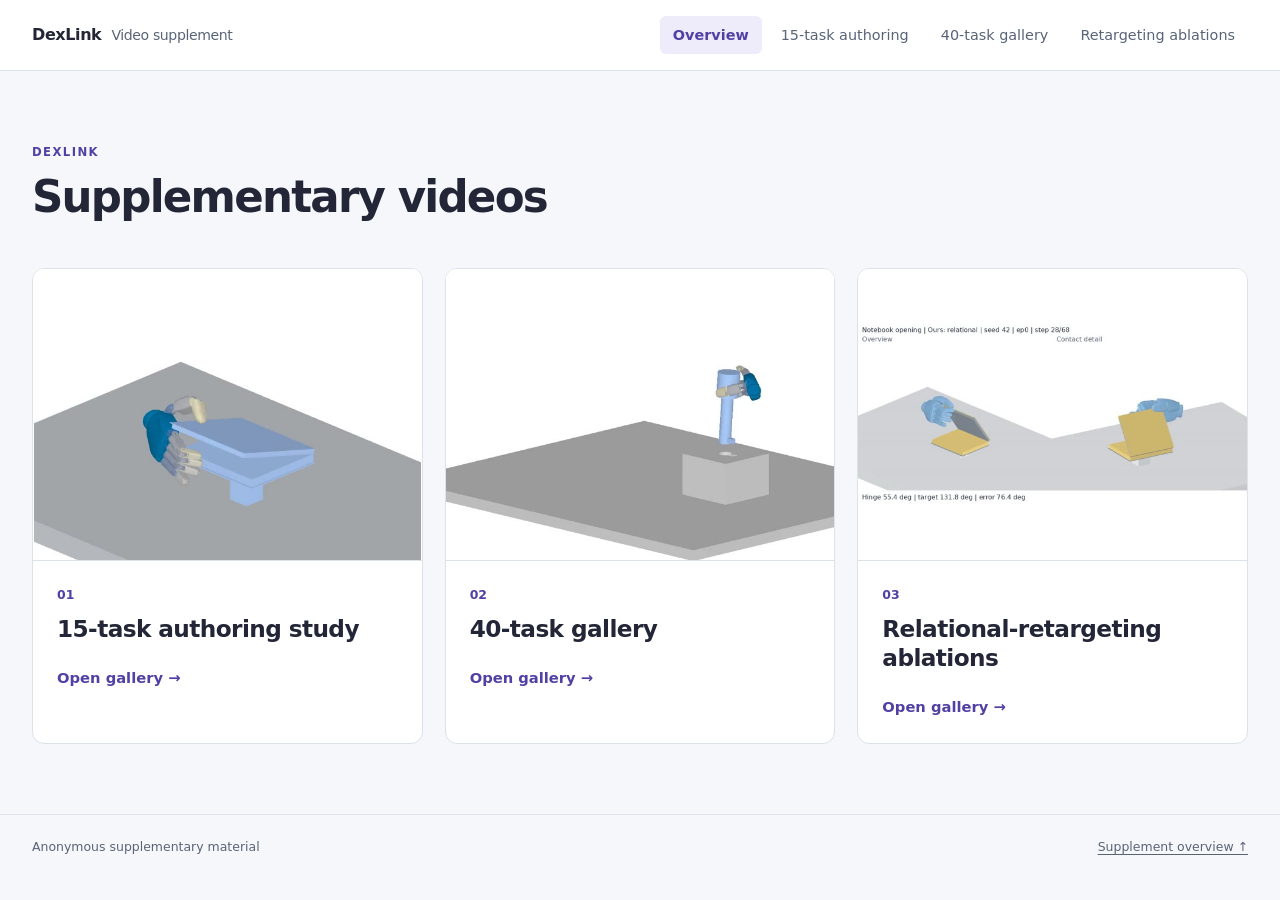
==== miscellaneous/index.html @ aa790960 "Add Miscellaneous video supplement" ====
<!doctype html>
<html lang="en"><head><meta charset="utf-8"><meta name="viewport" content="width=device-width,initial-scale=1">
<meta name="referrer" content="no-referrer"><title>Overview · DexLink video supplement</title>
<link rel="stylesheet" href="assets/style.css"><script src="assets/app.js" defer></script></head>
<body><a class="skip" href="#main">Skip to content</a><header class="topbar"><nav class="nav" aria-label="Supplement pages">
<a href="index.html" class="brand">DexLink<span>Video supplement</span></a><div class="navlinks"><a href="index.html" aria-current="page">Overview</a><a href="authoring.html">15-task authoring</a><a href="tasks.html">40-task gallery</a><a href="retargeting.html">Retargeting ablations</a></div></nav></header>
<main id="main"><div class="hero"><p class="eyebrow">DexLink</p><h1>Supplementary videos</h1></div><div class="sections"><a class="section-link" href="authoring.html"><img src="media/authoring-g01-reference.jpg" alt="15-task authoring study preview"><div class="section-copy"><div class="section-number">01</div><h2>15-task authoring study</h2><span class="open">Open gallery →</span></div></a><a class="section-link" href="tasks.html"><img src="media/tasks-c1.jpg" alt="40-task gallery preview"><div class="section-copy"><div class="section-number">02</div><h2>40-task gallery</h2><span class="open">Open gallery →</span></div></a><a class="section-link" href="retargeting.html"><img src="media/relational-notebook_085-rel_original.jpg" alt="Relational-retargeting ablations preview"><div class="section-copy"><div class="section-number">03</div><h2>Relational-retargeting ablations</h2><span class="open">Open gallery →</span></div></a></div></main><footer><div class="inner"><span>Anonymous supplementary material</span>
<a href="index.html">Supplement overview ↑</a></div></footer></body></html>
---- miscellaneous/assets/style.css ----
:root{--ink:#222636;--muted:#596477;--paper:#f6f7fa;--line:#dce1ea;--accent:#5141a5;--soft:#eeebfb;--good:#216b52;--bad:#8c4e36;font-family:system-ui,-apple-system,BlinkMacSystemFont,"Segoe UI",sans-serif;color:var(--ink);background:var(--paper);font-size:16px;line-height:1.55}
*{box-sizing:border-box}body{margin:0}a{color:var(--accent);text-underline-offset:3px}button,input{font:inherit}button,a,input{touch-action:manipulation}button{cursor:pointer}button:focus-visible,a:focus-visible,input:focus-visible,video:focus-visible{outline:3px solid #b88016;outline-offset:4px}.skip{position:absolute;top:-80px;left:12px;background:#fff;padding:12px;z-index:20}.skip:focus{top:8px}
.topbar{background:#fff;border-bottom:1px solid var(--line)}.nav{max-width:1536px;margin:auto;display:flex;align-items:center;justify-content:space-between;gap:20px;padding:16px 32px}.brand{text-decoration:none;color:var(--ink);font-weight:750;letter-spacing:-.4px}.brand span{font-weight:400;color:var(--muted);margin-left:10px;font-size:.88rem}.navlinks{display:flex;gap:6px;flex-wrap:wrap}.navlinks a{text-decoration:none;padding:8px 13px;border-radius:6px;color:var(--muted);font-size:.9rem}.navlinks a[aria-current=page]{color:var(--accent);background:var(--soft);font-weight:650}
main{max-width:1536px;margin:0 auto;padding:44px 32px 70px}.eyebrow{text-transform:uppercase;color:var(--accent);font-size:.73rem;letter-spacing:.12em;font-weight:750;margin:0 0 12px}h1{font-size:clamp(2rem,3.4vw,3.5rem);letter-spacing:-.04em;line-height:1.12;max-width:1050px;margin:0 0 20px;font-weight:720}h2{font-size:1.45rem;letter-spacing:-.025em;line-height:1.25;margin:0 0 12px}h3{font-size:1.02rem;line-height:1.4;letter-spacing:-.012em;margin:0}.lead{max-width:850px;color:var(--muted);font-size:1.07rem;margin:0 0 24px}.subnote{font-size:.88rem;color:var(--muted);max-width:1000px;margin:12px 0}.hero{padding:28px 0 26px}.hero h1{max-width:1000px}.hero .lead{max-width:750px}.numbers{display:flex;gap:28px;flex-wrap:wrap;border-top:1px solid var(--line);padding-top:22px;margin:30px 0}.numbers strong{font-size:1.9rem;letter-spacing:-.04em;margin-right:7px}.numbers span{color:var(--muted);font-size:.9rem}
.sections{display:grid;grid-template-columns:repeat(3,minmax(0,1fr));gap:22px}.section-link{border:1px solid var(--line);border-radius:12px;background:#fff;overflow:hidden;text-decoration:none;color:var(--ink);display:flex;flex-direction:column;transition:transform .15s,border-color .15s}.section-link:hover{transform:translateY(-3px);border-color:var(--accent)}.section-link img{width:100%;aspect-ratio:4/3;object-fit:contain;border-bottom:1px solid var(--line);background:#fff}.section-copy{padding:24px;display:flex;flex-direction:column;flex:1}.section-copy p{color:var(--muted);font-size:.94rem;flex:1}.open{color:var(--accent);font-weight:650;font-size:.92rem;margin-top:12px}.section-number{font-size:.78rem;color:var(--accent);font-weight:750;margin-bottom:10px}
.controls{display:flex;flex-wrap:wrap;align-items:center;gap:10px;margin:28px 0 16px}.filter-set{display:flex;gap:5px;flex-wrap:wrap}.filter-set button,.quiet,.pair-actions button,.row-play{background:#fff;border:1px solid var(--line);border-radius:6px;padding:8px 12px;font-size:.86rem;color:var(--ink)}.filter-set button[aria-pressed=true]{background:var(--accent);border-color:var(--accent);color:#fff}.search{margin-left:auto;display:flex;gap:8px;align-items:center;color:var(--muted);font-size:.85rem}.search input{width:230px;max-width:100%;border:1px solid var(--line);border-radius:6px;padding:8px 10px;background:#fff;color:var(--ink)}.count{color:var(--muted);font-size:.82rem;margin:0 0 18px}.quiet:hover,.pair-actions button:hover,.row-play:hover{background:var(--soft)}.quiet:disabled{cursor:default;opacity:.7}.empty{padding:36px;text-align:center;border:1px dashed var(--line);border-radius:10px;background:#fff}
.task-grid{display:grid;grid-template-columns:repeat(4,minmax(0,1fr));gap:20px}.task-card,.pair-card{background:#fff;border:1px solid var(--line);border-radius:10px;overflow:hidden;min-width:0}.task-info{padding:16px}.task-info p{font-size:.85rem;color:var(--muted);margin:8px 0 0}.small-label{font-size:.7rem;letter-spacing:.05em;color:var(--muted);font-weight:650;text-transform:uppercase;margin-bottom:7px}.tags{display:flex;gap:6px;flex-wrap:wrap;margin-top:12px}.tag{font-size:.7rem;background:#f0f2f7;color:var(--muted);padding:3px 7px;border-radius:4px}.good{background:#eaf4ef;color:var(--good)}.failed{background:#fcf0e8;color:var(--bad)}video{display:block;width:100%;height:auto;aspect-ratio:4/3;background:#e7e9ee;object-fit:contain}figure{margin:0;min-width:0}figcaption{padding:9px 12px;background:#f9f9fc;border-top:1px solid var(--line);font-size:.8rem;color:var(--muted);display:flex;justify-content:space-between;align-items:center;gap:8px}figcaption a{font-size:.75rem;white-space:nowrap}.caption-label{font-weight:650;color:var(--ink)}
.pairs{display:grid;gap:24px}.pair-top{padding:20px 22px;display:flex;gap:16px;justify-content:space-between;align-items:flex-start}.pair-top p{margin:7px 0 0;color:var(--muted);font-size:.88rem;max-width:850px}.score{font-size:1.05rem;font-weight:750;white-space:nowrap;text-align:right}.score small{font-size:.72rem;display:block;font-weight:400;color:var(--muted)}.pair-videos{display:grid;grid-template-columns:repeat(2,minmax(0,1fr));border-top:1px solid var(--line)}.pair-videos figure+figure{border-left:1px solid var(--line)}.pair-actions{display:flex;gap:8px;padding:12px 22px;align-items:center;flex-wrap:wrap}.pair-actions .tag{margin-left:auto}.task-note{font-size:.82rem;color:var(--muted);padding:0 22px 16px;margin:0}.evaluation-note{background:#fff;border:1px solid var(--line);border-radius:8px;padding:14px 18px;margin:24px 0;color:var(--muted);font-size:.88rem}.evaluation-note summary{cursor:pointer;font-weight:650;color:var(--ink)}.evaluation-note p{margin:10px 0 0}.evaluation-note ul{padding-left:20px;margin:10px 0}.evaluation-note li+li{margin-top:5px}
.matrix-wrap{overflow:auto;border:1px solid var(--line);border-radius:10px;background:#fff;margin-top:24px;isolation:isolate}.matrix{width:100%;min-width:1120px;border-collapse:separate;border-spacing:0;table-layout:fixed}.matrix th,.matrix td{border-right:1px solid var(--line);border-bottom:1px solid var(--line);vertical-align:top;padding:12px}.matrix tr>*:last-child{border-right:0}.matrix tr:last-child>*{border-bottom:0}.matrix thead th{background:#f0f2f8;text-align:center;font-size:.93rem;vertical-align:middle}.matrix thead th small{display:block;font-weight:400;color:var(--muted);font-size:.72rem;margin-top:4px}.matrix th:first-child{width:185px;position:sticky;left:0;background:#f9f9fc;z-index:1;text-align:left}.matrix th .method{font-size:.92rem;line-height:1.45;margin-bottom:14px}.matrix tr.ours th{color:var(--accent);background:#f1eefb}.matrix tr.ours td{background:#fcfbff}.matrix video{aspect-ratio:15/7}.matrix figcaption{border:0;background:transparent;padding:8px 0 0;font-size:.75rem;align-items:flex-start}.matrix .metric{display:block;font-size:.87rem;font-weight:700;color:var(--ink);margin-bottom:4px}.matrix .tag{font-size:.67rem}.matrix .row-play{font-size:.76rem}.matrix-help{color:var(--muted);font-size:.8rem}.legend{display:flex;gap:12px;flex-wrap:wrap;align-items:center;margin:20px 0 0;font-size:.84rem;color:var(--muted)}footer{border-top:1px solid var(--line);padding:22px 32px;color:var(--muted);font-size:.78rem}footer .inner{max-width:1472px;margin:auto;display:flex;justify-content:space-between;gap:15px;flex-wrap:wrap}footer a{color:var(--muted)}[hidden]{display:none!important}
@media(min-width:1600px){.matrix{min-width:1250px}.matrix th:first-child{width:200px}}@media(max-width:1150px){.task-grid{grid-template-columns:repeat(3,minmax(0,1fr))}.brand span{display:none}.nav{padding:14px 24px}main{padding:32px 24px 50px}.sections{gap:16px}.section-copy{padding:20px}}@media(max-width:800px){.nav{align-items:flex-start;flex-direction:column;gap:9px}.navlinks{gap:2px}.navlinks a{padding:6px 10px;font-size:.81rem}.task-grid{grid-template-columns:repeat(2,minmax(0,1fr))}.sections{grid-template-columns:1fr}.section-link{display:grid;grid-template-columns:40% 1fr}.section-link img{height:100%;aspect-ratio:auto;border-bottom:0;border-right:1px solid var(--line)}.section-copy{padding:20px}.section-copy p{margin:5px 0}.numbers{gap:20px}.search{margin-left:0}.hero{padding-top:12px}.pair-top{padding:16px}.pair-actions{padding:12px 16px}.task-note{padding:0 16px 16px}.matrix th:first-child{width:165px}.matrix{min-width:1100px}}@media(max-width:520px){main{padding:28px 16px 45px}.nav{padding:14px 16px}.brand{font-size:1rem}.navlinks a{font-size:.77rem;padding:6px 8px}.lead{font-size:.98rem}h1{font-size:2.1rem}.task-grid{grid-template-columns:1fr}.pair-videos{grid-template-columns:1fr}.pair-videos figure+figure{border-left:0;border-top:1px solid var(--line)}.pair-top{flex-direction:column;gap:10px}.score{text-align:left;font-size:.93rem}.score small{display:inline;margin-left:5px}.section-link{display:flex}.section-link img{aspect-ratio:4/3;height:auto;border:0;border-bottom:1px solid var(--line)}.section-copy{padding:20px}.search{width:100%}.search input{flex:1;width:0}.filter-set button{font-size:.77rem;padding:7px 9px}.quiet{font-size:.77rem}footer{padding:20px 16px}.numbers{gap:14px;justify-content:space-between}.numbers strong{font-size:1.5rem;display:block}.numbers span{font-size:.77rem}.matrix th,.matrix td{padding:9px}.matrix th:first-child{width:150px}.matrix{min-width:1040px}.matrix .row-play{padding:6px 8px}.matrix .method{font-size:.83rem}}
@media(prefers-reduced-motion:reduce){*{scroll-behavior:auto!important;transition:none!important}}

/* The authoring history keeps one task per row and the two main videos first. */
.review-outline{display:grid;grid-template-columns:repeat(3,minmax(0,1fr));gap:14px;list-style:none;padding:0;margin:24px 0}.review-outline li{background:#fff;border:1px solid var(--line);border-top:3px solid var(--accent);border-radius:7px;padding:14px 18px}.review-outline span{display:block;color:var(--accent);font-size:.75rem;font-weight:700;text-transform:uppercase;letter-spacing:.05em}.review-outline strong{display:block;margin-top:5px;font-size:1.07rem}.review-outline small{display:block;margin-top:4px;color:var(--muted);font-size:.8rem}
.authoring-scroll{overflow:auto;max-height:78vh;min-height:360px;border:1px solid var(--line);border-radius:9px;background:#fff;isolation:isolate;margin-top:12px;overscroll-behavior:contain}.authoring-table{width:100%;min-width:1320px;table-layout:fixed;border-collapse:separate;border-spacing:0}.authoring-table .media-column{width:21%}.authoring-table th,.authoring-table td{vertical-align:top;border-bottom:1px solid var(--line);border-right:1px solid var(--line);padding:12px}.authoring-table tr>*:last-child{border-right:0}.authoring-table tbody tr:last-child>*{border-bottom:0}.authoring-table thead th{background:#f0f2f8;position:sticky;top:0;z-index:2;text-align:left;font-size:.92rem;padding:14px}.authoring-table thead small{display:block;font-size:.73rem;color:var(--muted);font-weight:400;margin-top:3px}.authoring-table tbody th{font-weight:400;text-align:left}.authoring-table .authoring-primary{background:#fcfcff}.authoring-table h2{font-size:.96rem;line-height:1.4;letter-spacing:-.015em;margin:0}.row-media-head{min-height:116px;display:flex;flex-direction:column;align-items:flex-start;gap:6px}.row-media-head .small-label{margin:0;font-size:.66rem}.review-count{font-size:.73rem;color:var(--muted)}.row-score{font-size:1.2rem;font-weight:750}.row-score span{display:block;font-size:.73rem;font-weight:400;color:var(--muted)}.row-media-head .tag{margin-top:2px}.authoring-table figcaption{font-size:.72rem;padding:8px 0;background:transparent;border:0;align-items:flex-start}.authoring-table figcaption a{font-size:.68rem}.row-actions{display:flex;gap:6px;margin-top:12px;flex-wrap:wrap}.row-actions button{background:#fff;border:1px solid var(--line);border-radius:5px;padding:6px 9px;font-size:.74rem}.row-actions button:hover{background:var(--soft)}.row-actions [data-play-status]{color:var(--muted);font-size:.72rem}.row-note{font-size:.75rem;color:var(--muted);line-height:1.5;margin:10px 0 0}.review-status{display:inline-block;font-size:.72rem;font-weight:650;padding:4px 7px;border-radius:4px;margin-bottom:12px}.review-status.revision{color:#82530b;background:#fff3d9}.review-status.approval{color:var(--good);background:#eaf4ef}.review-cell p{font-size:.79rem;line-height:1.55;margin:0 0 14px;color:var(--ink)}.review-cell p strong{display:block;text-transform:uppercase;letter-spacing:.05em;font-size:.62rem;color:var(--muted);margin-bottom:5px}.review-cell .review-action{border-left:2px solid #d9d2ef;padding-left:10px;color:var(--muted);margin-bottom:0}.review-cell figure{margin-bottom:12px}.review-unused{background:#fafbfc!important}.review-unused p{color:#727c8c;font-size:.75rem;margin-top:5px}.review-dash{color:#a6afbd;font-size:1.2rem}
@media(max-width:800px){.review-outline{gap:8px}.review-outline li{padding:12px}.review-outline strong{font-size:.92rem}.review-outline small{font-size:.72rem}.authoring-scroll{max-height:76vh}}@media(max-width:520px){.review-outline{grid-template-columns:1fr;gap:8px}.review-outline li{display:grid;grid-template-columns:120px 1fr;gap:2px 10px;padding:10px 12px}.review-outline span{grid-row:span 2;align-self:center;font-size:.67rem}.review-outline strong{font-size:.87rem;margin:0}.review-outline small{font-size:.7rem;margin:0}.authoring-table{min-width:1240px}.row-media-head{min-height:128px}}

/* Object/category organization follows the existing library gallery. */
.object-filters{margin:0 0 30px;gap:6px}.object-filters button{font-size:.78rem;padding:6px 10px}.object-filters button[aria-pressed=true]{background:var(--accent);color:#fff;border-color:var(--accent)}.object-section{margin:30px 0 38px}.object-section>h2{font-size:1.4rem;padding-bottom:10px;border-bottom:1px solid var(--line);margin-bottom:18px}.object-grid{display:grid;grid-template-columns:repeat(2,minmax(0,1fr));gap:20px}.object-card{border:1px solid var(--line);background:#fff;border-radius:9px;padding:16px;min-width:0}.object-card-head{display:flex;align-items:flex-start;gap:10px;min-height:64px}.object-card h3{font-size:.95rem;font-weight:650}.task-code{display:inline-block;background:var(--soft);color:var(--accent);padding:3px 6px;border-radius:4px;font-size:.72rem;font-weight:700;flex-shrink:0}.object-videos{display:grid;grid-template-columns:repeat(2,minmax(0,1fr));gap:10px}.object-videos figcaption{padding:8px 0;background:transparent;border:0;font-size:.74rem}.object-videos figcaption a{font-size:.7rem}.object-source{font-size:.78rem;color:var(--muted);padding-top:12px;border-top:1px solid var(--line);margin-top:5px}.object-source>span{color:var(--ink);font-weight:650;margin-right:6px}.object-card .tags{margin-top:10px}
@media(max-width:950px){.object-grid{grid-template-columns:1fr}.object-card-head{min-height:50px}}@media(max-width:520px){.object-card{padding:12px}.object-card h3{font-size:.87rem}.object-videos{gap:6px}.object-videos figcaption{font-size:.66rem;display:block}.object-videos figcaption a{display:block;margin-top:3px;font-size:.66rem}.object-source{font-size:.73rem}.object-filters{flex-wrap:nowrap;overflow-x:auto;padding-bottom:10px;max-width:100%}.object-filters button{flex-shrink:0}.object-section>h2{font-size:1.2rem}}
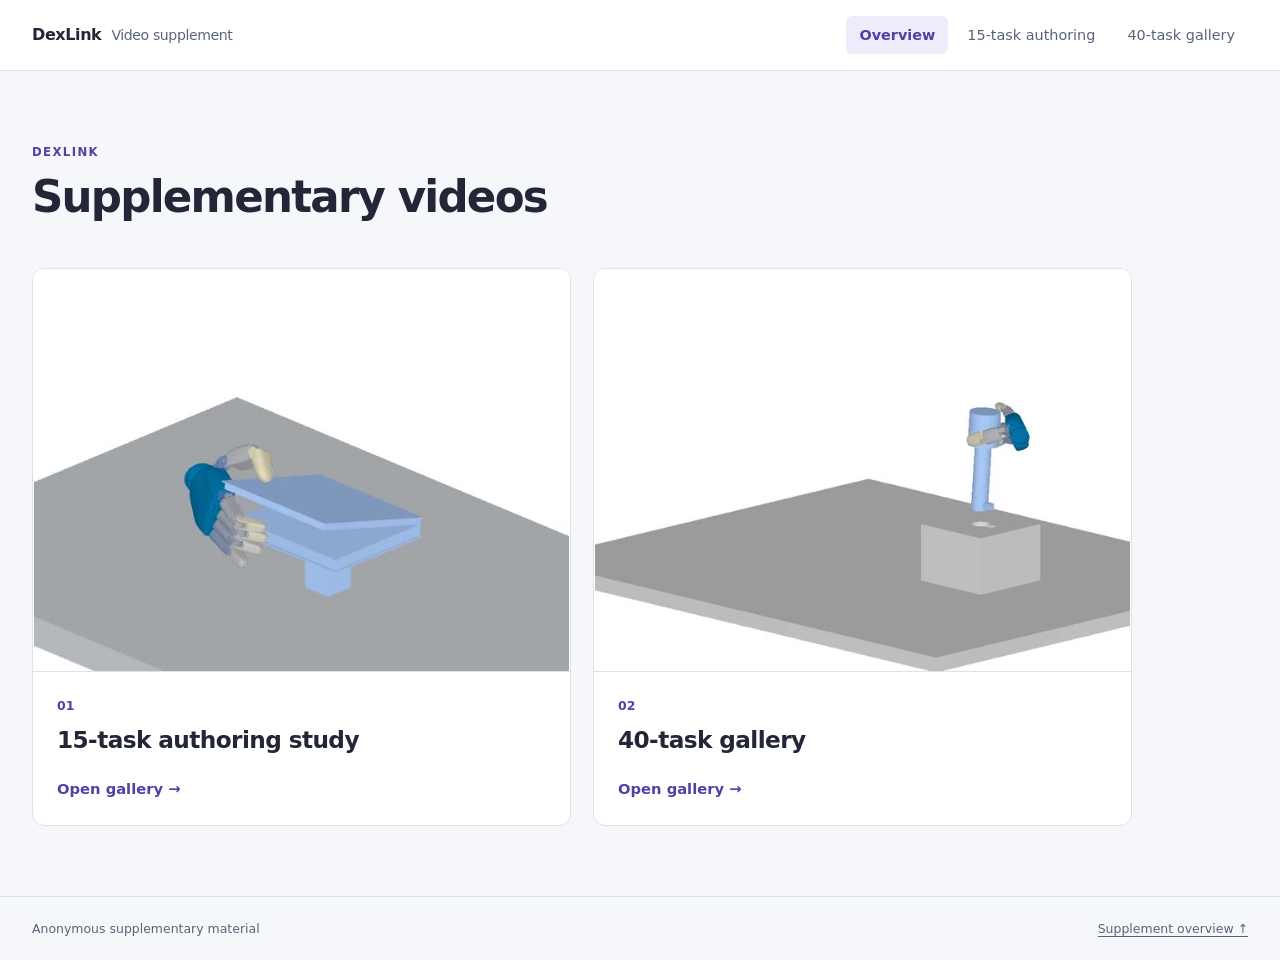
==== commit 8b6f903f: "Remove retargeting rollout gallery from supplement" ====
--- a/miscellaneous/index.html
+++ b/miscellaneous/index.html
@@ -3,6 +3,6 @@
 <meta name="referrer" content="no-referrer"><title>Overview · DexLink video supplement</title>
 <link rel="stylesheet" href="assets/style.css"><script src="assets/app.js" defer></script></head>
 <body><a class="skip" href="#main">Skip to content</a><header class="topbar"><nav class="nav" aria-label="Supplement pages">
-<a href="index.html" class="brand">DexLink<span>Video supplement</span></a><div class="navlinks"><a href="index.html" aria-current="page">Overview</a><a href="authoring.html">15-task authoring</a><a href="tasks.html">40-task gallery</a><a href="retargeting.html">Retargeting ablations</a></div></nav></header>
-<main id="main"><div class="hero"><p class="eyebrow">DexLink</p><h1>Supplementary videos</h1></div><div class="sections"><a class="section-link" href="authoring.html"><img src="media/authoring-g01-reference.jpg" alt="15-task authoring study preview"><div class="section-copy"><div class="section-number">01</div><h2>15-task authoring study</h2><span class="open">Open gallery →</span></div></a><a class="section-link" href="tasks.html"><img src="media/tasks-c1.jpg" alt="40-task gallery preview"><div class="section-copy"><div class="section-number">02</div><h2>40-task gallery</h2><span class="open">Open gallery →</span></div></a><a class="section-link" href="retargeting.html"><img src="media/relational-notebook_085-rel_original.jpg" alt="Relational-retargeting ablations preview"><div class="section-copy"><div class="section-number">03</div><h2>Relational-retargeting ablations</h2><span class="open">Open gallery →</span></div></a></div></main><footer><div class="inner"><span>Anonymous supplementary material</span>
+<a href="index.html" class="brand">DexLink<span>Video supplement</span></a><div class="navlinks"><a href="index.html" aria-current="page">Overview</a><a href="authoring.html">15-task authoring</a><a href="tasks.html">40-task gallery</a></div></nav></header>
+<main id="main"><div class="hero"><p class="eyebrow">DexLink</p><h1>Supplementary videos</h1></div><div class="sections"><a class="section-link" href="authoring.html"><img src="media/authoring-g01-reference.jpg" alt="15-task authoring study preview"><div class="section-copy"><div class="section-number">01</div><h2>15-task authoring study</h2><span class="open">Open gallery →</span></div></a><a class="section-link" href="tasks.html"><img src="media/tasks-c1.jpg" alt="40-task gallery preview"><div class="section-copy"><div class="section-number">02</div><h2>40-task gallery</h2><span class="open">Open gallery →</span></div></a></div></main><footer><div class="inner"><span>Anonymous supplementary material</span>
 <a href="index.html">Supplement overview ↑</a></div></footer></body></html>
--- a/miscellaneous/assets/style.css
+++ b/miscellaneous/assets/style.css
@@ -2,7 +2,7 @@
 *{box-sizing:border-box}body{margin:0}a{color:var(--accent);text-underline-offset:3px}button,input{font:inherit}button,a,input{touch-action:manipulation}button{cursor:pointer}button:focus-visible,a:focus-visible,input:focus-visible,video:focus-visible{outline:3px solid #b88016;outline-offset:4px}.skip{position:absolute;top:-80px;left:12px;background:#fff;padding:12px;z-index:20}.skip:focus{top:8px}
 .topbar{background:#fff;border-bottom:1px solid var(--line)}.nav{max-width:1536px;margin:auto;display:flex;align-items:center;justify-content:space-between;gap:20px;padding:16px 32px}.brand{text-decoration:none;color:var(--ink);font-weight:750;letter-spacing:-.4px}.brand span{font-weight:400;color:var(--muted);margin-left:10px;font-size:.88rem}.navlinks{display:flex;gap:6px;flex-wrap:wrap}.navlinks a{text-decoration:none;padding:8px 13px;border-radius:6px;color:var(--muted);font-size:.9rem}.navlinks a[aria-current=page]{color:var(--accent);background:var(--soft);font-weight:650}
 main{max-width:1536px;margin:0 auto;padding:44px 32px 70px}.eyebrow{text-transform:uppercase;color:var(--accent);font-size:.73rem;letter-spacing:.12em;font-weight:750;margin:0 0 12px}h1{font-size:clamp(2rem,3.4vw,3.5rem);letter-spacing:-.04em;line-height:1.12;max-width:1050px;margin:0 0 20px;font-weight:720}h2{font-size:1.45rem;letter-spacing:-.025em;line-height:1.25;margin:0 0 12px}h3{font-size:1.02rem;line-height:1.4;letter-spacing:-.012em;margin:0}.lead{max-width:850px;color:var(--muted);font-size:1.07rem;margin:0 0 24px}.subnote{font-size:.88rem;color:var(--muted);max-width:1000px;margin:12px 0}.hero{padding:28px 0 26px}.hero h1{max-width:1000px}.hero .lead{max-width:750px}.numbers{display:flex;gap:28px;flex-wrap:wrap;border-top:1px solid var(--line);padding-top:22px;margin:30px 0}.numbers strong{font-size:1.9rem;letter-spacing:-.04em;margin-right:7px}.numbers span{color:var(--muted);font-size:.9rem}
-.sections{display:grid;grid-template-columns:repeat(3,minmax(0,1fr));gap:22px}.section-link{border:1px solid var(--line);border-radius:12px;background:#fff;overflow:hidden;text-decoration:none;color:var(--ink);display:flex;flex-direction:column;transition:transform .15s,border-color .15s}.section-link:hover{transform:translateY(-3px);border-color:var(--accent)}.section-link img{width:100%;aspect-ratio:4/3;object-fit:contain;border-bottom:1px solid var(--line);background:#fff}.section-copy{padding:24px;display:flex;flex-direction:column;flex:1}.section-copy p{color:var(--muted);font-size:.94rem;flex:1}.open{color:var(--accent);font-weight:650;font-size:.92rem;margin-top:12px}.section-number{font-size:.78rem;color:var(--accent);font-weight:750;margin-bottom:10px}
+.sections{display:grid;grid-template-columns:repeat(2,minmax(0,1fr));gap:22px;max-width:1100px}.section-link{border:1px solid var(--line);border-radius:12px;background:#fff;overflow:hidden;text-decoration:none;color:var(--ink);display:flex;flex-direction:column;transition:transform .15s,border-color .15s}.section-link:hover{transform:translateY(-3px);border-color:var(--accent)}.section-link img{width:100%;aspect-ratio:4/3;object-fit:contain;border-bottom:1px solid var(--line);background:#fff}.section-copy{padding:24px;display:flex;flex-direction:column;flex:1}.section-copy p{color:var(--muted);font-size:.94rem;flex:1}.open{color:var(--accent);font-weight:650;font-size:.92rem;margin-top:12px}.section-number{font-size:.78rem;color:var(--accent);font-weight:750;margin-bottom:10px}
 .controls{display:flex;flex-wrap:wrap;align-items:center;gap:10px;margin:28px 0 16px}.filter-set{display:flex;gap:5px;flex-wrap:wrap}.filter-set button,.quiet,.pair-actions button,.row-play{background:#fff;border:1px solid var(--line);border-radius:6px;padding:8px 12px;font-size:.86rem;color:var(--ink)}.filter-set button[aria-pressed=true]{background:var(--accent);border-color:var(--accent);color:#fff}.search{margin-left:auto;display:flex;gap:8px;align-items:center;color:var(--muted);font-size:.85rem}.search input{width:230px;max-width:100%;border:1px solid var(--line);border-radius:6px;padding:8px 10px;background:#fff;color:var(--ink)}.count{color:var(--muted);font-size:.82rem;margin:0 0 18px}.quiet:hover,.pair-actions button:hover,.row-play:hover{background:var(--soft)}.quiet:disabled{cursor:default;opacity:.7}.empty{padding:36px;text-align:center;border:1px dashed var(--line);border-radius:10px;background:#fff}
 .task-grid{display:grid;grid-template-columns:repeat(4,minmax(0,1fr));gap:20px}.task-card,.pair-card{background:#fff;border:1px solid var(--line);border-radius:10px;overflow:hidden;min-width:0}.task-info{padding:16px}.task-info p{font-size:.85rem;color:var(--muted);margin:8px 0 0}.small-label{font-size:.7rem;letter-spacing:.05em;color:var(--muted);font-weight:650;text-transform:uppercase;margin-bottom:7px}.tags{display:flex;gap:6px;flex-wrap:wrap;margin-top:12px}.tag{font-size:.7rem;background:#f0f2f7;color:var(--muted);padding:3px 7px;border-radius:4px}.good{background:#eaf4ef;color:var(--good)}.failed{background:#fcf0e8;color:var(--bad)}video{display:block;width:100%;height:auto;aspect-ratio:4/3;background:#e7e9ee;object-fit:contain}figure{margin:0;min-width:0}figcaption{padding:9px 12px;background:#f9f9fc;border-top:1px solid var(--line);font-size:.8rem;color:var(--muted);display:flex;justify-content:space-between;align-items:center;gap:8px}figcaption a{font-size:.75rem;white-space:nowrap}.caption-label{font-weight:650;color:var(--ink)}
 .pairs{display:grid;gap:24px}.pair-top{padding:20px 22px;display:flex;gap:16px;justify-content:space-between;align-items:flex-start}.pair-top p{margin:7px 0 0;color:var(--muted);font-size:.88rem;max-width:850px}.score{font-size:1.05rem;font-weight:750;white-space:nowrap;text-align:right}.score small{font-size:.72rem;display:block;font-weight:400;color:var(--muted)}.pair-videos{display:grid;grid-template-columns:repeat(2,minmax(0,1fr));border-top:1px solid var(--line)}.pair-videos figure+figure{border-left:1px solid var(--line)}.pair-actions{display:flex;gap:8px;padding:12px 22px;align-items:center;flex-wrap:wrap}.pair-actions .tag{margin-left:auto}.task-note{font-size:.82rem;color:var(--muted);padding:0 22px 16px;margin:0}.evaluation-note{background:#fff;border:1px solid var(--line);border-radius:8px;padding:14px 18px;margin:24px 0;color:var(--muted);font-size:.88rem}.evaluation-note summary{cursor:pointer;font-weight:650;color:var(--ink)}.evaluation-note p{margin:10px 0 0}.evaluation-note ul{padding-left:20px;margin:10px 0}.evaluation-note li+li{margin-top:5px}
@@ -18,3 +18,7 @@
 /* Object/category organization follows the existing library gallery. */
 .object-filters{margin:0 0 30px;gap:6px}.object-filters button{font-size:.78rem;padding:6px 10px}.object-filters button[aria-pressed=true]{background:var(--accent);color:#fff;border-color:var(--accent)}.object-section{margin:30px 0 38px}.object-section>h2{font-size:1.4rem;padding-bottom:10px;border-bottom:1px solid var(--line);margin-bottom:18px}.object-grid{display:grid;grid-template-columns:repeat(2,minmax(0,1fr));gap:20px}.object-card{border:1px solid var(--line);background:#fff;border-radius:9px;padding:16px;min-width:0}.object-card-head{display:flex;align-items:flex-start;gap:10px;min-height:64px}.object-card h3{font-size:.95rem;font-weight:650}.task-code{display:inline-block;background:var(--soft);color:var(--accent);padding:3px 6px;border-radius:4px;font-size:.72rem;font-weight:700;flex-shrink:0}.object-videos{display:grid;grid-template-columns:repeat(2,minmax(0,1fr));gap:10px}.object-videos figcaption{padding:8px 0;background:transparent;border:0;font-size:.74rem}.object-videos figcaption a{font-size:.7rem}.object-source{font-size:.78rem;color:var(--muted);padding-top:12px;border-top:1px solid var(--line);margin-top:5px}.object-source>span{color:var(--ink);font-weight:650;margin-right:6px}.object-card .tags{margin-top:10px}
 @media(max-width:950px){.object-grid{grid-template-columns:1fr}.object-card-head{min-height:50px}}@media(max-width:520px){.object-card{padding:12px}.object-card h3{font-size:.87rem}.object-videos{gap:6px}.object-videos figcaption{font-size:.66rem;display:block}.object-videos figcaption a{display:block;margin-top:3px;font-size:.66rem}.object-source{font-size:.73rem}.object-filters{flex-wrap:nowrap;overflow-x:auto;padding-bottom:10px;max-width:100%}.object-filters button{flex-shrink:0}.object-section>h2{font-size:1.2rem}}
+
+/* Policy-only examples introduce the complete object-grouped task collection. */
+.gallery-jumps{display:flex;gap:10px;flex-wrap:wrap;margin:0 0 32px}.gallery-jumps a{border:1px solid var(--line);border-radius:6px;background:#fff;padding:8px 12px;text-decoration:none;font-size:.86rem}.representative-section,.complete-gallery{scroll-margin-top:105px}.representative-section{margin-bottom:52px}.representative-grid{display:grid;grid-template-columns:repeat(4,minmax(0,1fr));gap:18px}.representative-card{min-width:0;border:1px solid var(--line);border-radius:9px;overflow:hidden;background:#fff}.representative-head{padding:14px 15px;min-height:105px}.representative-object{display:block;color:var(--muted);font-size:.72rem;margin-bottom:5px}.representative-head h3{font-size:.95rem;font-weight:650}.representative-card figcaption{font-size:.73rem;padding:8px 10px}.representative-card figcaption a{font-size:.68rem}.complete-gallery{padding-top:32px;border-top:1px solid var(--line)}.complete-gallery>h2{font-size:1.8rem}.complete-gallery .object-section>h3{font-size:1.4rem;padding-bottom:10px;border-bottom:1px solid var(--line);margin-bottom:18px}.complete-gallery .object-card h4{font-size:.95rem;font-weight:650;line-height:1.4;letter-spacing:-.012em;margin:0}
+@media(max-width:1150px){.representative-grid{grid-template-columns:repeat(3,minmax(0,1fr))}}@media(max-width:800px){.representative-grid{grid-template-columns:repeat(2,minmax(0,1fr))}.representative-head{min-height:110px}.representative-section,.complete-gallery{scroll-margin-top:135px}}@media(max-width:520px){.representative-grid{grid-template-columns:1fr}.representative-head{min-height:0;padding:13px 14px}.representative-section{margin-bottom:35px}.complete-gallery .object-section>h3{font-size:1.2rem}.complete-gallery .object-card h4{font-size:.87rem}}
